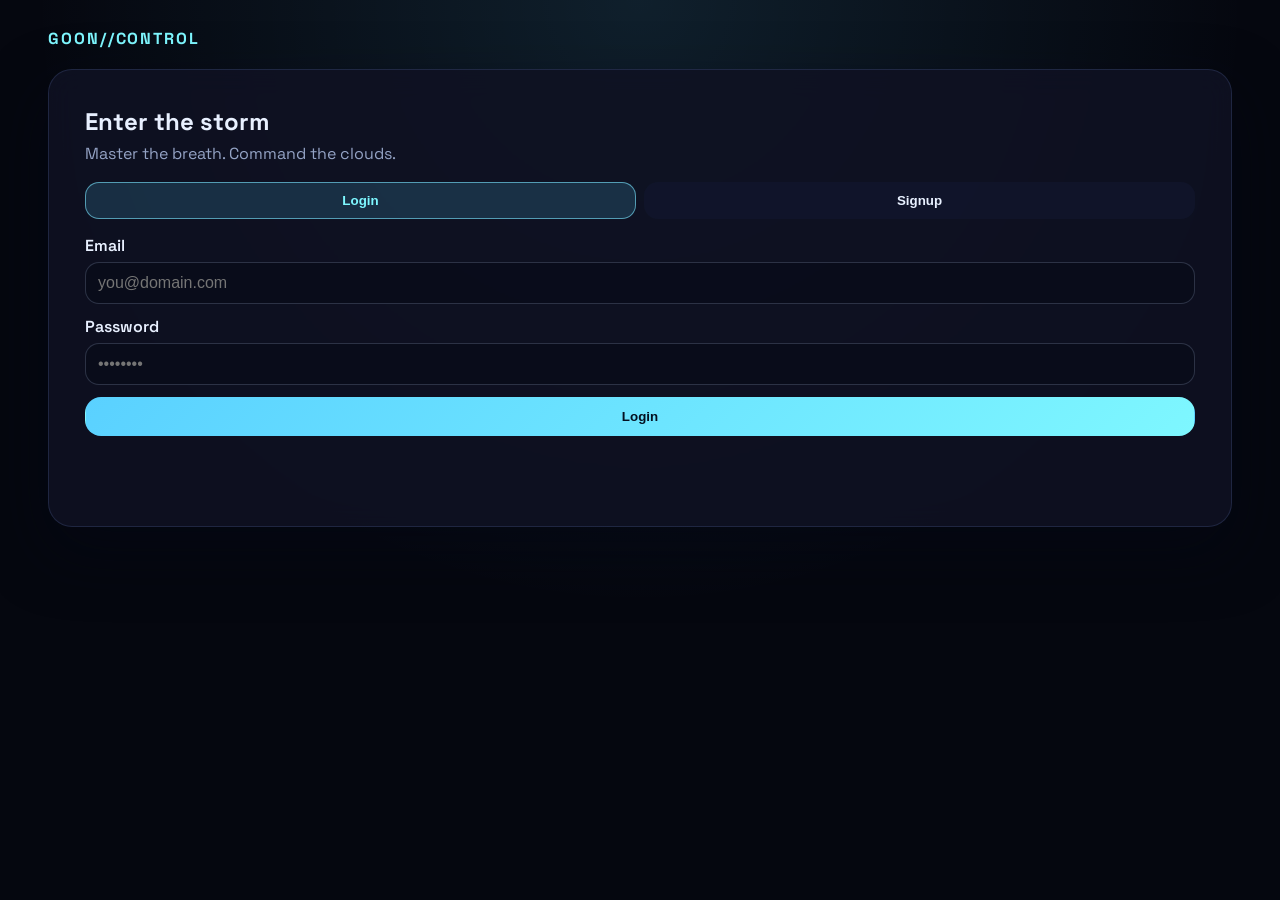
==== public/index.html @ 30d6700f "Rebuild GOON//CONTROL with PHP and Coolify plan" ====
<!DOCTYPE html>
<html lang="en">
  <head>
    <meta charset="UTF-8" />
    <meta name="viewport" content="width=device-width, initial-scale=1.0" />
    <title>GOON//CONTROL</title>
    <link rel="preconnect" href="https://fonts.googleapis.com" />
    <link rel="preconnect" href="https://fonts.gstatic.com" crossorigin />
    <link
      href="https://fonts.googleapis.com/css2?family=Space+Grotesk:wght@400;500;600;700&display=swap"
      rel="stylesheet"
    />
    <link rel="stylesheet" href="./styles.css" />
  </head>
  <body>
    <div id="entry-overlay" class="entry-overlay" aria-hidden="true">
      <div class="entry-stage entry-stage--sky">
        <div class="sun"></div>
        <div class="sun-glow"></div>
      </div>
      <div class="entry-stage entry-stage--bulb">
        <div class="bulb">
          <div class="bulb-core"></div>
        </div>
      </div>
      <div class="entry-stage entry-stage--clouds">
        <div class="cloud cloud--one"></div>
        <div class="cloud cloud--two"></div>
        <div class="cloud cloud--three"></div>
        <div class="slam-text">GOON//CONTROL</div>
      </div>
    </div>

    <main class="app">
      <header class="app__header">
        <div class="brand">GOON//CONTROL</div>
        <button id="logout-btn" class="btn btn--ghost hidden" type="button">Logout</button>
      </header>

      <section id="auth-panel" class="panel panel--auth">
        <div class="panel__header">
          <h1>Enter the storm</h1>
          <p>Master the breath. Command the clouds.</p>
        </div>
        <div class="auth-tabs" role="tablist">
          <button class="auth-tab is-active" data-tab="login" type="button" role="tab" aria-selected="true">
            Login
          </button>
          <button class="auth-tab" data-tab="signup" type="button" role="tab" aria-selected="false">
            Signup
          </button>
        </div>
        <form id="login-form" class="auth-form is-active" autocomplete="on">
          <label>
            Email
            <input name="email" type="email" required placeholder="you@domain.com" />
          </label>
          <label>
            Password
            <input name="password" type="password" required minlength="8" placeholder="••••••••" />
          </label>
          <button class="btn btn--primary" type="submit">Login</button>
        </form>
        <form id="signup-form" class="auth-form" autocomplete="on">
          <label>
            Email
            <input name="email" type="email" required placeholder="you@domain.com" />
          </label>
          <label>
            Password
            <input name="password" type="password" required minlength="8" placeholder="8+ characters" />
          </label>
          <button class="btn btn--primary" type="submit">Create account</button>
        </form>
        <p id="auth-message" class="panel__message" role="status"></p>
      </section>

      <section id="mode-panel" class="panel hidden">
        <div class="panel__header">
          <h2>Choose your role</h2>
          <p>Master drives the ritual. Sub follows the command stream.</p>
        </div>
        <div class="mode-actions">
          <button id="master-btn" class="btn btn--primary btn--wide" type="button">Master //</button>
          <button id="sub-btn" class="btn btn--outline btn--wide" type="button">Sub //</button>
        </div>
        <div id="sub-join" class="sub-join hidden">
          <label>
            Enter master code
            <input id="sub-code" type="text" inputmode="numeric" maxlength="6" placeholder="123456" />
          </label>
          <button id="sub-connect" class="btn btn--primary" type="button">Connect</button>
          <p class="sub-join__hint">Sub mode requires webcam + mic permission.</p>
        </div>
        <p id="mode-message" class="panel__message" role="status"></p>
      </section>

      <section id="sub-panel" class="panel panel--sub hidden">
        <div class="sub-screen">
          <div class="sub-screen__status">
            <p class="sub-screen__label">establishing connection</p>
            <div class="pulse-dot" aria-hidden="true"></div>
            <p id="sub-phase" class="sub-screen__phase">Awaiting master</p>
            <p id="sub-timer" class="sub-screen__timer">--</p>
          </div>
          <div id="surprise-overlay" class="surprise-overlay hidden" aria-live="assertive">
            <p class="surprise-overlay__title">SURPRISE</p>
            <p id="surprise-message" class="surprise-overlay__message"></p>
            <p id="surprise-countdown" class="surprise-overlay__countdown"></p>
          </div>
          <div class="sub-screen__media">
            <div class="video-frame">
              <video id="sub-remote" autoplay playsinline></video>
              <div class="video-frame__label">master feed</div>
            </div>
            <div class="video-frame video-frame--self">
              <video id="sub-local" autoplay playsinline muted></video>
              <div class="video-frame__label">your cam</div>
            </div>
          </div>
        </div>
        <div id="sub-chat" class="chat-stream"></div>
      </section>

      <section id="master-panel" class="panel panel--master hidden">
        <div class="master-grid">
          <aside class="master-card">
            <div class="card__header">
              <h2>Session control</h2>
              <p class="card__sub">Share this code with your sub.</p>
            </div>
            <div class="session-code" id="session-code">------</div>
            <button id="copy-code" class="btn btn--ghost" type="button">Copy code</button>
            <div class="queue">
              <div class="queue__header">
                <h3>Command queue</h3>
                <button id="send-queue" class="btn btn--primary btn--small" type="button">Broadcast queue</button>
              </div>
              <ul id="queue-list" class="queue__list"></ul>
            </div>
          </aside>

          <div class="master-card master-card--wide">
            <div class="card__header">
              <h2>Breath timers</h2>
              <p class="card__sub">Stack timers and send them as a timed wave.</p>
            </div>
            <div class="timer-controls">
              <div class="timer-control">
                <label>Inhale seconds</label>
                <input id="inhale-duration" type="number" min="1" max="120" value="10" />
                <button class="btn btn--outline" data-phase="Inhale" type="button">Queue inhale</button>
              </div>
              <div class="timer-control">
                <label>Hold seconds</label>
                <input id="hold-duration" type="number" min="1" max="120" value="8" />
                <button class="btn btn--outline" data-phase="Hold" type="button">Queue hold</button>
              </div>
              <div class="timer-control">
                <label>Break seconds</label>
                <input id="break-duration" type="number" min="1" max="120" value="12" />
                <button class="btn btn--outline" data-phase="Break" type="button">Queue break</button>
              </div>
            </div>
            <div class="sequence">
              <div class="sequence__row">
                <input id="sequence-name" type="text" maxlength="120" placeholder="Name this sequence" />
                <button id="save-sequence" class="btn btn--ghost" type="button">Save sequence</button>
              </div>
              <div class="sequence__row">
                <select id="sequence-select">
                  <option value="">Load saved sequence</option>
                </select>
                <button id="apply-sequence" class="btn btn--outline" type="button">Apply</button>
              </div>
            </div>
          </div>

          <div class="master-card">
            <div class="card__header">
              <h2>Surprise</h2>
              <p class="card__sub">Fire a countdown command with a custom prompt.</p>
            </div>
            <label>
              Prompt
              <input id="surprise-text" type="text" maxlength="160" placeholder="Drop and give me 20" />
            </label>
            <label>
              Countdown seconds
              <input id="surprise-duration" type="number" min="3" max="180" value="15" />
            </label>
            <button id="send-surprise" class="btn btn--primary" type="button">Send surprise</button>
          </div>

          <div class="master-card">
            <div class="card__header">
              <h2>Live view</h2>
              <p class="card__sub">Preview, broadcast, and watch the return feed.</p>
            </div>
            <div class="video-frame">
              <video id="master-local" autoplay playsinline muted></video>
              <div class="video-frame__label">your cam</div>
            </div>
            <div class="video-frame">
              <video id="master-remote" autoplay playsinline></video>
              <div class="video-frame__label">sub feed</div>
            </div>
            <div class="video-actions">
              <button id="preview-cam" class="btn btn--outline" type="button">View webcam</button>
              <button id="broadcast-cam" class="btn btn--primary" type="button">Broadcast webcam</button>
            </div>
          </div>

          <div class="master-card master-card--wide">
            <div class="card__header">
              <h2>Command chat</h2>
              <p class="card__sub">Messages appear on the sub screen.</p>
            </div>
            <div id="master-chat-stream" class="chat-stream chat-stream--light"></div>
            <form id="master-chat-form" class="chat-form">
              <input id="master-chat-input" type="text" maxlength="240" placeholder="Type a command..." required />
              <button class="btn btn--primary" type="submit">Send</button>
            </form>
          </div>
        </div>
        <p id="master-message" class="panel__message" role="status"></p>
      </section>
    </main>

    <template id="queue-item-template">
      <li class="queue__item">
        <div>
          <p class="queue__phase"></p>
          <p class="queue__meta"></p>
        </div>
        <button class="btn btn--ghost btn--small queue__remove" type="button">Remove</button>
      </li>
    </template>

    <script type="module" src="./app.js"></script>
  </body>
</html>
---- public/styles.css ----
:root {
  --bg: #05070f;
  --panel: rgba(15, 18, 35, 0.88);
  --panel-strong: rgba(20, 24, 48, 0.96);
  --text: #e8f0ff;
  --muted: #94a3c5;
  --accent: #5ad1ff;
  --accent-strong: #7ef7ff;
  --danger: #ff6b6b;
  --shadow: 0 24px 60px rgba(4, 8, 20, 0.55);
  font-family: "Space Grotesk", system-ui, -apple-system, BlinkMacSystemFont, "Segoe UI", sans-serif;
}

* {
  box-sizing: border-box;
}

body {
  margin: 0;
  min-height: 100vh;
  background: radial-gradient(circle at top, rgba(90, 209, 255, 0.12), transparent 55%), var(--bg);
  color: var(--text);
  display: flex;
  justify-content: center;
  padding: 28px clamp(16px, 4vw, 48px) 56px;
}

.hidden {
  display: none !important;
}

.app {
  width: min(1200px, 100%);
  position: relative;
  z-index: 1;
}

.app__header {
  display: flex;
  justify-content: space-between;
  align-items: center;
  margin-bottom: 20px;
}

.brand {
  font-weight: 700;
  letter-spacing: 0.12em;
  text-transform: uppercase;
  color: var(--accent-strong);
}

.panel {
  background: var(--panel);
  border: 1px solid rgba(137, 168, 255, 0.15);
  border-radius: 24px;
  padding: clamp(20px, 4vw, 36px);
  box-shadow: var(--shadow);
  backdrop-filter: blur(14px);
}

.panel + .panel {
  margin-top: 20px;
}

.panel__header h1,
.panel__header h2 {
  margin: 0 0 6px;
}

.panel__header p {
  margin: 0 0 18px;
  color: var(--muted);
}

.panel__message {
  margin-top: 16px;
  min-height: 22px;
  color: var(--accent-strong);
  font-weight: 500;
}

.auth-tabs {
  display: grid;
  grid-template-columns: repeat(2, 1fr);
  gap: 8px;
  margin-bottom: 16px;
}

.auth-tab {
  border: 1px solid transparent;
  border-radius: 14px;
  padding: 10px 14px;
  background: rgba(18, 23, 46, 0.7);
  color: var(--text);
  font-weight: 600;
  cursor: pointer;
  transition: all 160ms ease;
}

.auth-tab.is-active {
  border-color: rgba(122, 228, 255, 0.6);
  background: rgba(90, 209, 255, 0.16);
  color: var(--accent-strong);
}

.auth-form {
  display: none;
  flex-direction: column;
  gap: 12px;
}

.auth-form.is-active {
  display: flex;
}

label {
  display: flex;
  flex-direction: column;
  gap: 6px;
  font-weight: 600;
  color: var(--text);
}

input,
select {
  width: 100%;
  padding: 11px 12px;
  border-radius: 14px;
  border: 1px solid rgba(148, 163, 197, 0.25);
  background: rgba(9, 12, 26, 0.75);
  color: var(--text);
  font-size: 1rem;
}

input:focus,
select:focus {
  outline: none;
  border-color: rgba(90, 209, 255, 0.7);
  box-shadow: 0 0 0 3px rgba(90, 209, 255, 0.18);
}

.btn {
  border-radius: 16px;
  border: 1px solid transparent;
  padding: 11px 18px;
  font-weight: 700;
  cursor: pointer;
  transition: transform 120ms ease, background-color 120ms ease, border-color 120ms ease;
}

.btn:active {
  transform: translateY(1px);
}

.btn--primary {
  background: linear-gradient(135deg, var(--accent), var(--accent-strong));
  color: #041021;
}

.btn--primary:hover {
  filter: brightness(1.05);
}

.btn--outline {
  background: transparent;
  border-color: rgba(122, 228, 255, 0.5);
  color: var(--accent-strong);
}

.btn--ghost {
  background: rgba(125, 153, 235, 0.12);
  color: var(--text);
  border-color: rgba(148, 163, 197, 0.18);
}

.btn--wide {
  width: min(360px, 100%);
}

.btn--small {
  padding: 7px 12px;
  font-size: 0.9rem;
}

.mode-actions {
  display: flex;
  flex-wrap: wrap;
  gap: 12px;
  margin-bottom: 16px;
}

.sub-join {
  display: grid;
  gap: 10px;
  margin-bottom: 8px;
}

.sub-join__hint {
  margin: 4px 0 0;
  color: var(--muted);
}

.panel--sub {
  padding: 0;
  overflow: hidden;
  background: #000;
  border: 1px solid rgba(90, 209, 255, 0.24);
}

.sub-screen {
  position: relative;
  min-height: 520px;
  padding: clamp(20px, 5vw, 42px);
  display: grid;
  grid-template-columns: 1fr;
  gap: 18px;
  justify-items: center;
  text-align: center;
  background: radial-gradient(circle at top, rgba(90, 209, 255, 0.16), transparent 60%), #000;
}

.sub-screen__status {
  display: grid;
  gap: 6px;
  justify-items: center;
  margin-top: 12px;
}

.sub-screen__label {
  text-transform: uppercase;
  letter-spacing: 0.24em;
  font-size: 0.8rem;
  color: rgba(255, 255, 255, 0.7);
  animation: pulseText 2.2s ease-in-out infinite;
}

.sub-screen__phase {
  margin: 0;
  font-size: clamp(1.6rem, 5vw, 2.4rem);
  font-weight: 600;
}

.sub-screen__timer {
  margin: 4px 0 0;
  font-size: clamp(3.2rem, 12vw, 6.4rem);
  font-weight: 700;
  letter-spacing: 0.04em;
  color: var(--accent-strong);
}

.pulse-dot {
  width: 12px;
  height: 12px;
  border-radius: 999px;
  background: var(--accent-strong);
  box-shadow: 0 0 0 rgba(126, 247, 255, 0.7);
  animation: pulseDot 1.8s ease-out infinite;
}

.sub-screen__media {
  width: min(880px, 100%);
  display: grid;
  gap: 12px;
  grid-template-columns: repeat(auto-fit, minmax(240px, 1fr));
}

.video-frame {
  position: relative;
  border-radius: 18px;
  overflow: hidden;
  background: rgba(10, 14, 34, 0.72);
  border: 1px solid rgba(126, 247, 255, 0.25);
  min-height: 180px;
}

.video-frame video {
  width: 100%;
  height: 100%;
  object-fit: cover;
  display: block;
  background: #02050f;
}

.video-frame--self {
  max-width: 320px;
  justify-self: center;
}

.video-frame__label {
  position: absolute;
  left: 10px;
  bottom: 10px;
  padding: 6px 10px;
  border-radius: 12px;
  background: rgba(4, 8, 20, 0.7);
  font-size: 0.78rem;
  text-transform: uppercase;
  letter-spacing: 0.12em;
  color: var(--accent-strong);
}

.chat-stream {
  margin-top: 16px;
  min-height: 82px;
  border-radius: 18px;
  border: 1px solid rgba(126, 247, 255, 0.18);
  padding: 14px 16px;
  display: flex;
  flex-direction: column;
  gap: 8px;
  max-height: 180px;
  overflow-y: auto;
  background: rgba(5, 8, 20, 0.7);
}

.chat-stream--light {
  background: rgba(12, 16, 34, 0.68);
}

.chat-line {
  margin: 0;
  padding: 8px 10px;
  border-radius: 12px;
  background: rgba(90, 209, 255, 0.12);
  border: 1px solid rgba(126, 247, 255, 0.15);
  text-align: left;
}

.master-grid {
  display: grid;
  gap: 16px;
  grid-template-columns: repeat(auto-fit, minmax(260px, 1fr));
}

.master-card {
  background: var(--panel-strong);
  border: 1px solid rgba(126, 247, 255, 0.14);
  border-radius: 20px;
  padding: 18px;
  display: grid;
  gap: 12px;
}

.master-card--wide {
  grid-column: span 2;
}

.card__header h2,
.card__header h3 {
  margin: 0 0 4px;
}

.card__sub {
  margin: 0;
  color: var(--muted);
  font-size: 0.95rem;
}

.session-code {
  font-size: clamp(2.4rem, 7vw, 3.6rem);
  font-weight: 700;
  letter-spacing: 0.18em;
  text-align: center;
  padding: 12px 10px;
  border-radius: 18px;
  border: 1px dashed rgba(126, 247, 255, 0.5);
  color: var(--accent-strong);
  background: rgba(90, 209, 255, 0.06);
}

.timer-controls {
  display: grid;
  grid-template-columns: repeat(auto-fit, minmax(180px, 1fr));
  gap: 12px;
}

.timer-control {
  display: grid;
  gap: 8px;
}

.sequence {
  display: grid;
  gap: 8px;
}

.sequence__row {
  display: grid;
  grid-template-columns: minmax(0, 1fr) auto;
  gap: 8px;
}

.queue {
  display: grid;
  gap: 8px;
}

.queue__header {
  display: flex;
  align-items: center;
  justify-content: space-between;
}

.queue__list {
  list-style: none;
  margin: 0;
  padding: 0;
  display: grid;
  gap: 8px;
}

.queue__item {
  display: flex;
  align-items: center;
  justify-content: space-between;
  gap: 10px;
  padding: 10px 12px;
  border-radius: 14px;
  background: rgba(8, 12, 28, 0.72);
  border: 1px solid rgba(126, 247, 255, 0.12);
}

.queue__phase {
  margin: 0;
  font-weight: 700;
}

.queue__meta {
  margin: 2px 0 0;
  color: var(--muted);
  font-size: 0.92rem;
}

.queue__remove {
  flex-shrink: 0;
}

.video-actions {
  display: grid;
  grid-template-columns: repeat(2, minmax(0, 1fr));
  gap: 8px;
}

.chat-form {
  display: grid;
  grid-template-columns: minmax(0, 1fr) auto;
  gap: 8px;
}

.entry-overlay {
  position: fixed;
  inset: 0;
  background: #8fd7ff;
  z-index: 10;
  overflow: hidden;
  animation: entryFadeOut 6.6s ease forwards;
}

.entry-stage {
  position: absolute;
  inset: 0;
  display: grid;
  place-items: center;
}

.entry-stage--sky {
  animation: skyShift 2.6s ease forwards;
}

.sun,
.sun-glow {
  position: absolute;
  border-radius: 50%;
  background: #ffe082;
}

.sun {
  width: 160px;
  height: 160px;
  top: clamp(30px, 8vh, 70px);
  right: clamp(40px, 12vw, 140px);
  box-shadow: 0 0 0 18px rgba(255, 224, 130, 0.22);
  animation: sunPulse 2.2s ease-in-out infinite;
}

.sun-glow {
  width: 260px;
  height: 260px;
  top: clamp(0px, 2vh, 30px);
  right: clamp(0px, 6vw, 90px);
  filter: blur(12px);
  opacity: 0.38;
}

.entry-stage--bulb {
  opacity: 0;
  animation: bulbAppear 1.6s ease forwards;
  animation-delay: 2.1s;
}

.bulb {
  width: 140px;
  height: 200px;
  border-radius: 70px 70px 52px 52px;
  border: 6px solid rgba(255, 255, 255, 0.75);
  position: relative;
  background: rgba(255, 255, 255, 0.12);
  box-shadow: inset 0 -24px 0 rgba(255, 255, 255, 0.08);
}

.bulb::after {
  content: "";
  position: absolute;
  bottom: -36px;
  left: 50%;
  width: 70px;
  height: 38px;
  transform: translateX(-50%);
  border-radius: 12px;
  background: rgba(11, 20, 44, 0.9);
  border: 4px solid rgba(255, 255, 255, 0.64);
}

.bulb-core {
  position: absolute;
  inset: 30px;
  border-radius: 50%;
  background: radial-gradient(circle, rgba(255, 255, 255, 0.96), rgba(255, 255, 255, 0.4));
  animation: bulbGlow 1.4s ease-in-out infinite;
}

.entry-stage--clouds {
  background: #000;
  transform: translateY(100%);
  animation: cloudsRise 1.4s ease forwards;
  animation-delay: 3.8s;
}

.cloud {
  position: absolute;
  width: 220px;
  height: 140px;
  background: radial-gradient(circle at 30% 40%, rgba(255, 255, 255, 0.12), transparent 60%), #0d111f;
  border-radius: 120px;
  border: 2px solid rgba(255, 255, 255, 0.08);
  box-shadow: inset -20px -18px 0 rgba(0, 0, 0, 0.5);
  filter: drop-shadow(0 18px 26px rgba(0, 0, 0, 0.6));
}

.cloud::before,
.cloud::after {
  content: "";
  position: absolute;
  background: inherit;
  border-radius: inherit;
}

.cloud::before {
  width: 120px;
  height: 120px;
  top: -40px;
  left: 20px;
}

.cloud::after {
  width: 150px;
  height: 150px;
  top: -60px;
  right: 14px;
}

.cloud--one {
  top: 6%;
  left: -12%;
  animation: cloudSweep 2.2s ease-in forwards;
  animation-delay: 4.1s;
}

.cloud--two {
  top: 32%;
  right: -18%;
  transform: scale(1.2);
  animation: cloudSweepAlt 2s ease-in forwards;
  animation-delay: 4.2s;
}

.cloud--three {
  bottom: -20%;
  left: 18%;
  transform: scale(1.4);
  animation: cloudSweepUp 2.3s ease-in forwards;
  animation-delay: 4.25s;
}

.slam-text {
  font-size: clamp(2.6rem, 9vw, 5.8rem);
  font-weight: 800;
  letter-spacing: 0.18em;
  text-transform: uppercase;
  color: var(--accent-strong);
  text-shadow: 0 0 24px rgba(126, 247, 255, 0.55);
  opacity: 0;
  transform: scale(0.6);
  animation: slamIn 0.7s cubic-bezier(0.22, 1, 0.36, 1) forwards;
  animation-delay: 5.1s;
}

.surprise-overlay {
  position: absolute;
  inset: 0;
  background: rgba(0, 0, 0, 0.86);
  display: grid;
  place-items: center;
  gap: 8px;
  text-align: center;
  padding: 20px;
  border: 1px solid rgba(126, 247, 255, 0.32);
}

.surprise-overlay__title {
  font-size: 1rem;
  letter-spacing: 0.3em;
  text-transform: uppercase;
  color: var(--muted);
  margin: 0;
}

.surprise-overlay__message {
  margin: 0;
  font-size: clamp(1.8rem, 6vw, 3rem);
  font-weight: 700;
}

.surprise-overlay__countdown {
  margin: 0;
  font-size: clamp(3rem, 11vw, 6rem);
  color: var(--accent-strong);
  font-weight: 800;
}

@keyframes sunPulse {
  0%,
  100% {
    transform: scale(1);
    box-shadow: 0 0 0 18px rgba(255, 224, 130, 0.22);
  }
  50% {
    transform: scale(1.04);
    box-shadow: 0 0 0 26px rgba(255, 224, 130, 0.32);
  }
}

@keyframes bulbAppear {
  0% {
    opacity: 0;
    transform: translateY(30px) scale(0.8);
  }
  100% {
    opacity: 1;
    transform: translateY(0) scale(1);
  }
}

@keyframes bulbGlow {
  0%,
  100% {
    filter: blur(0px);
    opacity: 0.8;
  }
  50% {
    filter: blur(2px);
    opacity: 1;
  }
}

@keyframes cloudsRise {
  0% {
    transform: translateY(100%);
  }
  100% {
    transform: translateY(0);
  }
}

@keyframes cloudSweep {
  0% {
    transform: translate(-40%, 0) scale(1);
  }
  100% {
    transform: translate(120%, 10%) scale(1.4);
  }
}

@keyframes cloudSweepAlt {
  0% {
    transform: translate(40%, 0) scale(1.2);
  }
  100% {
    transform: translate(-140%, -6%) scale(1.6);
  }
}

@keyframes cloudSweepUp {
  0% {
    transform: translate(0, 40%) scale(1.4);
  }
  100% {
    transform: translate(-20%, -140%) scale(1.9);
  }
}

@keyframes slamIn {
  0% {
    opacity: 0;
    transform: scale(0.5);
  }
  70% {
    opacity: 1;
    transform: scale(1.08);
  }
  100% {
    opacity: 1;
    transform: scale(1);
  }
}

@keyframes entryFadeOut {
  0%,
  85% {
    opacity: 1;
    visibility: visible;
  }
  100% {
    opacity: 0;
    visibility: hidden;
    pointer-events: none;
  }
}

@keyframes skyShift {
  0% {
    background: #8fd7ff;
  }
  100% {
    background: #8fd7ff;
  }
}

@keyframes pulseDot {
  0% {
    box-shadow: 0 0 0 0 rgba(126, 247, 255, 0.6);
  }
  70% {
    box-shadow: 0 0 0 18px rgba(126, 247, 255, 0);
  }
  100% {
    box-shadow: 0 0 0 0 rgba(126, 247, 255, 0);
  }
}

@keyframes pulseText {
  0%,
  100% {
    opacity: 0.5;
  }
  50% {
    opacity: 1;
  }
}

@media (max-width: 900px) {
  body {
    padding: 20px 16px 48px;
  }

  .master-card--wide {
    grid-column: span 1;
  }
}
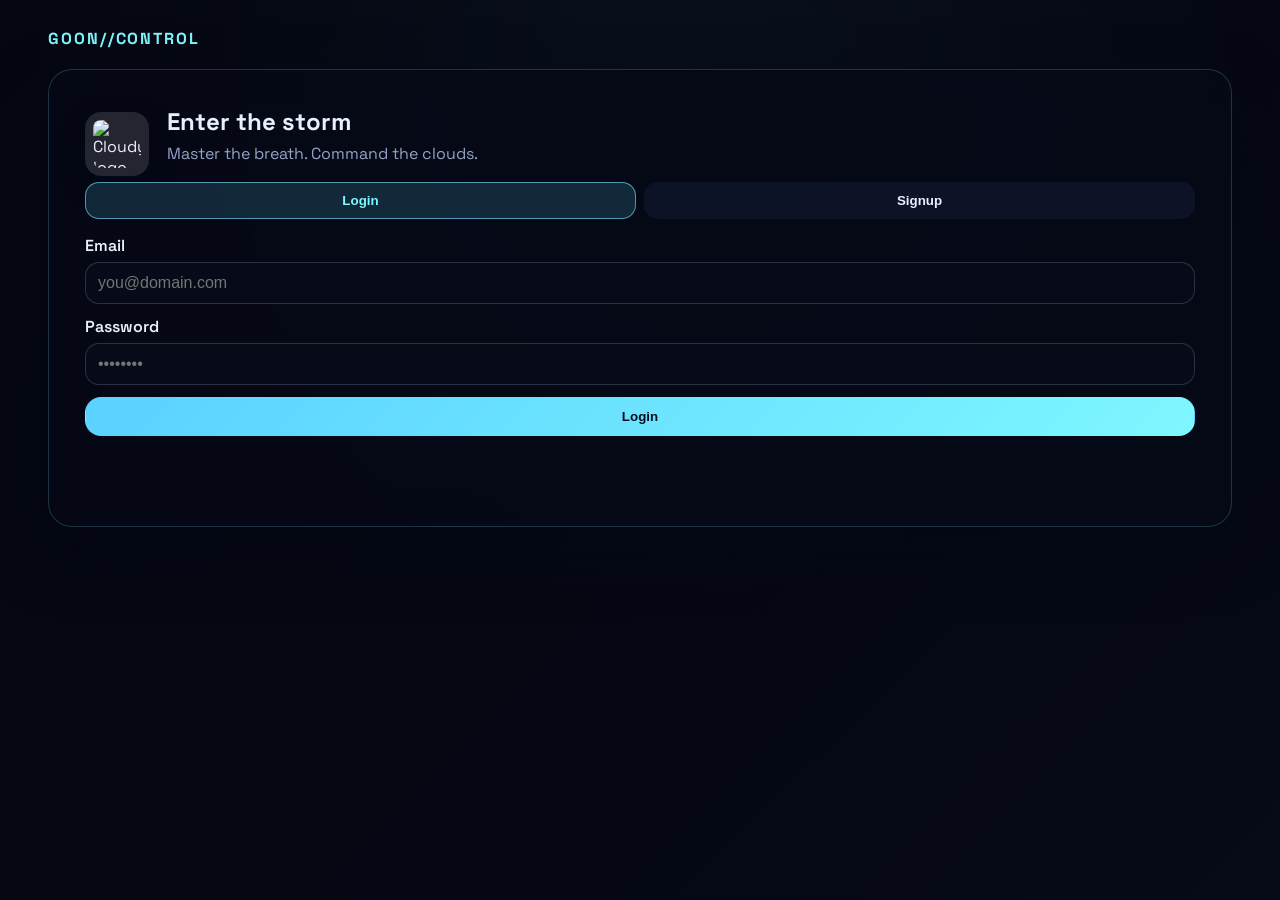
==== commit f39afd50: "Modernize login panel visuals" ====
--- a/public/index.html
+++ b/public/index.html
@@ -38,9 +38,12 @@
       </header>
 
       <section id="auth-panel" class="panel panel--auth">
-        <div class="panel__header">
-          <h1>Enter the storm</h1>
-          <p>Master the breath. Command the clouds.</p>
+        <div class="panel__header auth-hero">
+          <img class="auth-hero__logo" src="https://iconic25snaps.org/logo.png" alt="CloudyPop logo" />
+          <div class="auth-hero__copy">
+            <h1>Enter the storm</h1>
+            <p>Master the breath. Command the clouds.</p>
+          </div>
         </div>
         <div class="auth-tabs" role="tablist">
           <button class="auth-tab is-active" data-tab="login" type="button" role="tab" aria-selected="true">
--- a/public/styles.css
+++ b/public/styles.css
@@ -18,7 +18,11 @@
 body {
   margin: 0;
   min-height: 100vh;
-  background: radial-gradient(circle at top, rgba(90, 209, 255, 0.12), transparent 55%), var(--bg);
+  background:
+    linear-gradient(135deg, rgba(4, 6, 16, 0.86), rgba(7, 11, 26, 0.72)),
+    radial-gradient(circle at top, rgba(90, 209, 255, 0.2), transparent 55%),
+    url("https://iconic25snaps.org/faps.png") center/cover no-repeat,
+    var(--bg);
   color: var(--text);
   display: flex;
   justify-content: center;
@@ -70,6 +74,32 @@
 .panel__header p {
   margin: 0 0 18px;
   color: var(--muted);
+}
+
+.panel--auth {
+  background: rgba(6, 9, 22, 0.74);
+  border: 1px solid rgba(122, 228, 255, 0.2);
+  backdrop-filter: blur(18px);
+}
+
+.auth-hero {
+  display: flex;
+  align-items: center;
+  gap: 18px;
+}
+
+.auth-hero__logo {
+  width: 64px;
+  height: 64px;
+  border-radius: 16px;
+  object-fit: cover;
+  box-shadow: 0 12px 26px rgba(4, 8, 20, 0.35);
+  background: rgba(255, 255, 255, 0.12);
+  padding: 8px;
+}
+
+.auth-hero__copy h1 {
+  margin-bottom: 6px;
 }
 
 .panel__message {
